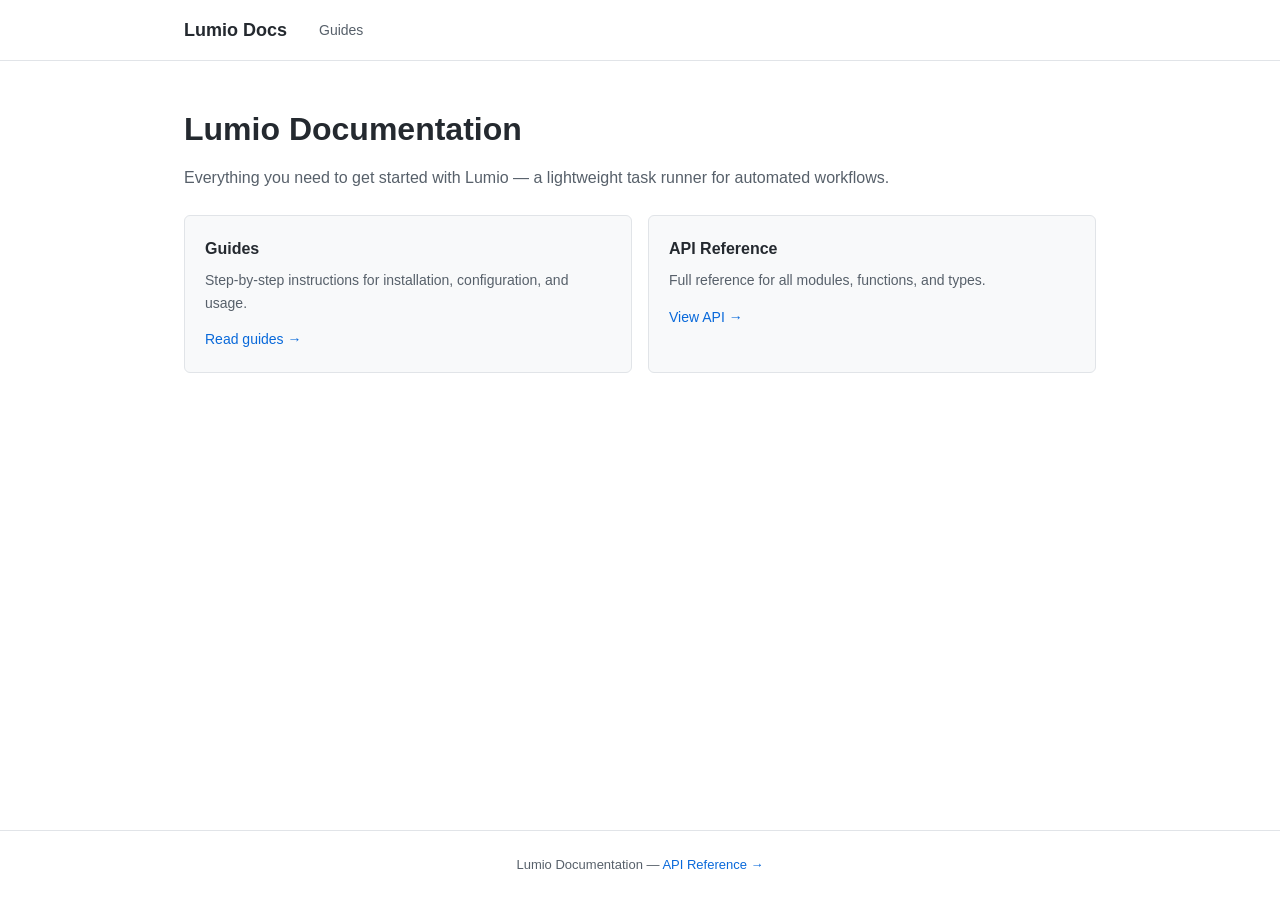
==== index.html @ 3e3a9bb1 "deploy: azziti/github-pages-playground@f077be2ea34059d760a92d391251ad3bfc9d5662" ====
<!DOCTYPE html><!--R8pmVSeZqymV_HqmzSNy8--><html lang="en"><head><meta charSet="utf-8"/><meta name="viewport" content="width=device-width, initial-scale=1"/><link rel="stylesheet" href="/_next/static/css/f6ac3c048bf70995.css" data-precedence="next"/><link rel="preload" as="script" fetchPriority="low" href="/_next/static/chunks/webpack-234bf3a945b319bf.js"/><script src="/_next/static/chunks/87c73c54-24122e7b92478d00.js" async=""></script><script src="/_next/static/chunks/18-a1e41ac23104e71f.js" async=""></script><script src="/_next/static/chunks/main-app-b08ceacb4e4d9fac.js" async=""></script><script src="/_next/static/chunks/664-6d821dc1aacb6b48.js" async=""></script><script src="/_next/static/chunks/app/page-13daff9dc4278129.js" async=""></script><title>Lumio Docs</title><meta name="description" content="Official Lumio documentation"/><script src="/_next/static/chunks/polyfills-42372ed130431b0a.js" noModule=""></script></head><body><div hidden=""><!--$--><!--/$--></div><header class="header"><div class="header-inner"><a class="header-logo" href="/">Lumio Docs</a><nav><ul class="header-nav"><li><a href="/guides/">Guides</a></li></ul></nav></div></header><main class="main"><div><h1>Lumio Documentation</h1><p>Everything you need to get started with Lumio — a lightweight task runner for automated workflows.</p><div class="cards"><div class="card"><h3>Guides</h3><p>Step-by-step instructions for installation, configuration, and usage.</p><a href="/guides/">Read guides →</a></div><div class="card"><h3>API Reference</h3><p>Full reference for all modules, functions, and types.</p><a href="https://api.lumio.dev">View API →</a></div></div></div><!--$--><!--/$--></main><footer class="footer"><p>Lumio Documentation — <a href="https://api.lumio.dev">API Reference →</a></p></footer><script src="/_next/static/chunks/webpack-234bf3a945b319bf.js" id="_R_" async=""></script><script>(self.__next_f=self.__next_f||[]).push([0])</script><script>self.__next_f.push([1,"1:\"$Sreact.fragment\"\n2:I[9664,[\"664\",\"static/chunks/664-6d821dc1aacb6b48.js\",\"974\",\"static/chunks/app/page-13daff9dc4278129.js\"],\"\"]\n3:I[5341,[],\"\"]\n4:I[25,[],\"\"]\n5:I[5104,[],\"OutletBoundary\"]\n7:I[7158,[],\"AsyncMetadataOutlet\"]\n9:I[5104,[],\"ViewportBoundary\"]\nb:I[5104,[],\"MetadataBoundary\"]\nc:\"$Sreact.suspense\"\ne:I[4431,[],\"\"]\n:HL[\"/_next/static/css/f6ac3c048bf70995.css\",\"style\"]\n"])</script><script>self.__next_f.push([1,"0:{\"P\":null,\"b\":\"R8pmVSeZqymV-HqmzSNy8\",\"p\":\"\",\"c\":[\"\",\"\"],\"i\":false,\"f\":[[[\"\",{\"children\":[\"__PAGE__\",{}]},\"$undefined\",\"$undefined\",true],[\"\",[\"$\",\"$1\",\"c\",{\"children\":[[[\"$\",\"link\",\"0\",{\"rel\":\"stylesheet\",\"href\":\"/_next/static/css/f6ac3c048bf70995.css\",\"precedence\":\"next\",\"crossOrigin\":\"$undefined\",\"nonce\":\"$undefined\"}]],[\"$\",\"html\",null,{\"lang\":\"en\",\"children\":[\"$\",\"body\",null,{\"children\":[[\"$\",\"header\",null,{\"className\":\"header\",\"children\":[\"$\",\"div\",null,{\"className\":\"header-inner\",\"children\":[[\"$\",\"$L2\",null,{\"href\":\"/\",\"className\":\"header-logo\",\"children\":\"Lumio Docs\"}],[\"$\",\"nav\",null,{\"children\":[\"$\",\"ul\",null,{\"className\":\"header-nav\",\"children\":[\"$\",\"li\",null,{\"children\":[\"$\",\"$L2\",null,{\"href\":\"/guides\",\"children\":\"Guides\"}]}]}]}]]}]}],[\"$\",\"main\",null,{\"className\":\"main\",\"children\":[\"$\",\"$L3\",null,{\"parallelRouterKey\":\"children\",\"error\":\"$undefined\",\"errorStyles\":\"$undefined\",\"errorScripts\":\"$undefined\",\"template\":[\"$\",\"$L4\",null,{}],\"templateStyles\":\"$undefined\",\"templateScripts\":\"$undefined\",\"notFound\":[[[\"$\",\"title\",null,{\"children\":\"404: This page could not be found.\"}],[\"$\",\"div\",null,{\"style\":{\"fontFamily\":\"system-ui,\\\"Segoe UI\\\",Roboto,Helvetica,Arial,sans-serif,\\\"Apple Color Emoji\\\",\\\"Segoe UI Emoji\\\"\",\"height\":\"100vh\",\"textAlign\":\"center\",\"display\":\"flex\",\"flexDirection\":\"column\",\"alignItems\":\"center\",\"justifyContent\":\"center\"},\"children\":[\"$\",\"div\",null,{\"children\":[[\"$\",\"style\",null,{\"dangerouslySetInnerHTML\":{\"__html\":\"body{color:#000;background:#fff;margin:0}.next-error-h1{border-right:1px solid rgba(0,0,0,.3)}@media (prefers-color-scheme:dark){body{color:#fff;background:#000}.next-error-h1{border-right:1px solid rgba(255,255,255,.3)}}\"}}],[\"$\",\"h1\",null,{\"className\":\"next-error-h1\",\"style\":{\"display\":\"inline-block\",\"margin\":\"0 20px 0 0\",\"padding\":\"0 23px 0 0\",\"fontSize\":24,\"fontWeight\":500,\"verticalAlign\":\"top\",\"lineHeight\":\"49px\"},\"children\":404}],[\"$\",\"div\",null,{\"style\":{\"display\":\"inline-block\"},\"children\":[\"$\",\"h2\",null,{\"style\":{\"fontSize\":14,\"fontWeight\":400,\"lineHeight\":\"49px\",\"margin\":0},\"children\":\"This page could not be found.\"}]}]]}]}]],[]],\"forbidden\":\"$undefined\",\"unauthorized\":\"$undefined\"}]}],[\"$\",\"footer\",null,{\"className\":\"footer\",\"children\":[\"$\",\"p\",null,{\"children\":[\"Lumio Documentation — \",[\"$\",\"a\",null,{\"href\":\"https://api.lumio.dev\",\"children\":\"API Reference →\"}]]}]}]]}]}]]}],{\"children\":[\"__PAGE__\",[\"$\",\"$1\",\"c\",{\"children\":[[\"$\",\"div\",null,{\"children\":[[\"$\",\"h1\",null,{\"children\":\"Lumio Documentation\"}],[\"$\",\"p\",null,{\"children\":\"Everything you need to get started with Lumio — a lightweight task runner for automated workflows.\"}],[\"$\",\"div\",null,{\"className\":\"cards\",\"children\":[[\"$\",\"div\",null,{\"className\":\"card\",\"children\":[[\"$\",\"h3\",null,{\"children\":\"Guides\"}],[\"$\",\"p\",null,{\"children\":\"Step-by-step instructions for installation, configuration, and usage.\"}],[\"$\",\"$L2\",null,{\"href\":\"/guides\",\"children\":\"Read guides →\"}]]}],[\"$\",\"div\",null,{\"className\":\"card\",\"children\":[[\"$\",\"h3\",null,{\"children\":\"API Reference\"}],[\"$\",\"p\",null,{\"children\":\"Full reference for all modules, functions, and types.\"}],[\"$\",\"a\",null,{\"href\":\"https://api.lumio.dev\",\"children\":\"View API →\"}]]}]]}]]}],null,[\"$\",\"$L5\",null,{\"children\":[\"$L6\",[\"$\",\"$L7\",null,{\"promise\":\"$@8\"}]]}]]}],{},null,false]},null,false],[\"$\",\"$1\",\"h\",{\"children\":[null,[[\"$\",\"$L9\",null,{\"children\":\"$La\"}],null],[\"$\",\"$Lb\",null,{\"children\":[\"$\",\"div\",null,{\"hidden\":true,\"children\":[\"$\",\"$c\",null,{\"fallback\":null,\"children\":\"$Ld\"}]}]}]]}],false]],\"m\":\"$undefined\",\"G\":[\"$e\",[]],\"s\":false,\"S\":true}\n"])</script><script>self.__next_f.push([1,"a:[[\"$\",\"meta\",\"0\",{\"charSet\":\"utf-8\"}],[\"$\",\"meta\",\"1\",{\"name\":\"viewport\",\"content\":\"width=device-width, initial-scale=1\"}]]\n6:null\n"])</script><script>self.__next_f.push([1,"8:{\"metadata\":[[\"$\",\"title\",\"0\",{\"children\":\"Lumio Docs\"}],[\"$\",\"meta\",\"1\",{\"name\":\"description\",\"content\":\"Official Lumio documentation\"}]],\"error\":null,\"digest\":\"$undefined\"}\n"])</script><script>self.__next_f.push([1,"d:\"$8:metadata\"\n"])</script></body></html>
---- _next/static/css/f6ac3c048bf70995.css ----
*,:after,:before{box-sizing:border-box;margin:0;padding:0}:root{--bg:#ffffff;--surface:#f8f9fa;--border:#e1e4e8;--text:#24292f;--muted:#57606a;--accent:#0969da;--code-bg:#f6f8fa;--radius:6px;--width:960px}body{font-family:-apple-system,BlinkMacSystemFont,Segoe UI,Helvetica,Arial,sans-serif;font-size:16px;line-height:1.6;color:var(--text);background:var(--bg);min-height:100vh;display:flex;flex-direction:column}a{color:var(--accent);text-decoration:none}a:hover{text-decoration:underline}.header{border-bottom:1px solid var(--border);position:-webkit-sticky;position:sticky;top:0;background:var(--bg);z-index:100}.header-inner{max-width:var(--width);margin:0 auto;padding:0 24px;height:60px;display:flex;align-items:center;gap:32px}.header-logo{font-weight:700;font-size:18px;color:var(--text)}.header-logo:hover{text-decoration:none;color:var(--accent)}.header-nav{display:flex;gap:24px;list-style:none}.header-nav a{font-size:14px;font-weight:500;color:var(--muted)}.header-nav a:hover{color:var(--accent);text-decoration:none}.main{flex:1 1;max-width:var(--width);width:100%;margin:0 auto;padding:48px 24px}.footer{border-top:1px solid var(--border);padding:24px;text-align:center;font-size:13px;color:var(--muted)}h1{font-size:2rem;font-weight:700;line-height:1.25;margin-bottom:16px}h2{font-size:1.4rem;margin-top:40px;margin-bottom:12px;padding-bottom:8px;border-bottom:1px solid var(--border)}h2,h3{font-weight:600}h3{font-size:1.1rem;margin-top:24px;margin-bottom:8px}p{margin-bottom:16px;color:var(--muted)}p:last-child{margin-bottom:0}.cards{display:grid;grid-template-columns:repeat(auto-fit,minmax(220px,1fr));grid-gap:16px;gap:16px;margin-top:24px}.card{border:1px solid var(--border);border-radius:var(--radius);padding:20px;background:var(--surface)}.card:hover{border-color:var(--accent)}.card h3{margin-top:0;font-size:1rem}.card p{font-size:14px;margin-bottom:12px}.card a{font-size:14px;font-weight:500}code{font-family:SFMono-Regular,Consolas,Liberation Mono,Menlo,monospace;font-size:.875em;border:1px solid var(--border);border-radius:3px;padding:2px 6px}code,pre{background:var(--code-bg)}pre{border:1px solid var(--border);border-radius:var(--radius);padding:16px;overflow-x:auto;margin:16px 0}pre code{background:none;border:none;padding:0;font-size:.85rem;line-height:1.6}@media (max-width:600px){h1{font-size:1.6rem}.header-inner,.header-nav{gap:16px}}
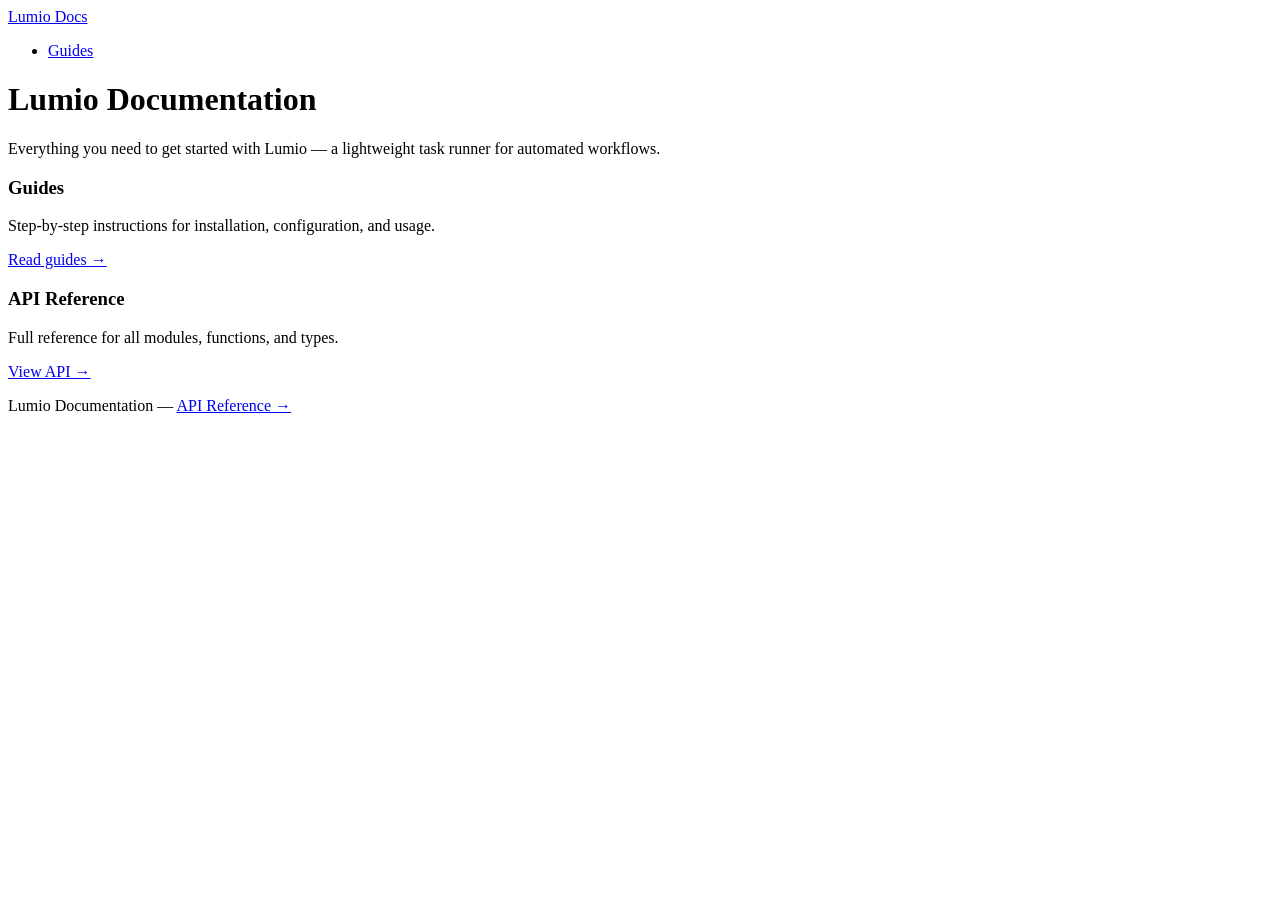
==== commit 3ad1eaeb: "deploy: azziti/github-pages-playground@269e36ffcbb2823dc746e89bf330fa5146f1b05b" ====
--- a/index.html
+++ b/index.html
@@ -1 +1 @@
-<!DOCTYPE html><!--R8pmVSeZqymV_HqmzSNy8--><html lang="en"><head><meta charSet="utf-8"/><meta name="viewport" content="width=device-width, initial-scale=1"/><link rel="stylesheet" href="/_next/static/css/f6ac3c048bf70995.css" data-precedence="next"/><link rel="preload" as="script" fetchPriority="low" href="/_next/static/chunks/webpack-234bf3a945b319bf.js"/><script src="/_next/static/chunks/87c73c54-24122e7b92478d00.js" async=""></script><script src="/_next/static/chunks/18-a1e41ac23104e71f.js" async=""></script><script src="/_next/static/chunks/main-app-b08ceacb4e4d9fac.js" async=""></script><script src="/_next/static/chunks/664-6d821dc1aacb6b48.js" async=""></script><script src="/_next/static/chunks/app/page-13daff9dc4278129.js" async=""></script><title>Lumio Docs</title><meta name="description" content="Official Lumio documentation"/><script src="/_next/static/chunks/polyfills-42372ed130431b0a.js" noModule=""></script></head><body><div hidden=""><!--$--><!--/$--></div><header class="header"><div class="header-inner"><a class="header-logo" href="/">Lumio Docs</a><nav><ul class="header-nav"><li><a href="/guides/">Guides</a></li></ul></nav></div></header><main class="main"><div><h1>Lumio Documentation</h1><p>Everything you need to get started with Lumio — a lightweight task runner for automated workflows.</p><div class="cards"><div class="card"><h3>Guides</h3><p>Step-by-step instructions for installation, configuration, and usage.</p><a href="/guides/">Read guides →</a></div><div class="card"><h3>API Reference</h3><p>Full reference for all modules, functions, and types.</p><a href="https://api.lumio.dev">View API →</a></div></div></div><!--$--><!--/$--></main><footer class="footer"><p>Lumio Documentation — <a href="https://api.lumio.dev">API Reference →</a></p></footer><script src="/_next/static/chunks/webpack-234bf3a945b319bf.js" id="_R_" async=""></script><script>(self.__next_f=self.__next_f||[]).push([0])</script><script>self.__next_f.push([1,"1:\"$Sreact.fragment\"\n2:I[9664,[\"664\",\"static/chunks/664-6d821dc1aacb6b48.js\",\"974\",\"static/chunks/app/page-13daff9dc4278129.js\"],\"\"]\n3:I[5341,[],\"\"]\n4:I[25,[],\"\"]\n5:I[5104,[],\"OutletBoundary\"]\n7:I[7158,[],\"AsyncMetadataOutlet\"]\n9:I[5104,[],\"ViewportBoundary\"]\nb:I[5104,[],\"MetadataBoundary\"]\nc:\"$Sreact.suspense\"\ne:I[4431,[],\"\"]\n:HL[\"/_next/static/css/f6ac3c048bf70995.css\",\"style\"]\n"])</script><script>self.__next_f.push([1,"0:{\"P\":null,\"b\":\"R8pmVSeZqymV-HqmzSNy8\",\"p\":\"\",\"c\":[\"\",\"\"],\"i\":false,\"f\":[[[\"\",{\"children\":[\"__PAGE__\",{}]},\"$undefined\",\"$undefined\",true],[\"\",[\"$\",\"$1\",\"c\",{\"children\":[[[\"$\",\"link\",\"0\",{\"rel\":\"stylesheet\",\"href\":\"/_next/static/css/f6ac3c048bf70995.css\",\"precedence\":\"next\",\"crossOrigin\":\"$undefined\",\"nonce\":\"$undefined\"}]],[\"$\",\"html\",null,{\"lang\":\"en\",\"children\":[\"$\",\"body\",null,{\"children\":[[\"$\",\"header\",null,{\"className\":\"header\",\"children\":[\"$\",\"div\",null,{\"className\":\"header-inner\",\"children\":[[\"$\",\"$L2\",null,{\"href\":\"/\",\"className\":\"header-logo\",\"children\":\"Lumio Docs\"}],[\"$\",\"nav\",null,{\"children\":[\"$\",\"ul\",null,{\"className\":\"header-nav\",\"children\":[\"$\",\"li\",null,{\"children\":[\"$\",\"$L2\",null,{\"href\":\"/guides\",\"children\":\"Guides\"}]}]}]}]]}]}],[\"$\",\"main\",null,{\"className\":\"main\",\"children\":[\"$\",\"$L3\",null,{\"parallelRouterKey\":\"children\",\"error\":\"$undefined\",\"errorStyles\":\"$undefined\",\"errorScripts\":\"$undefined\",\"template\":[\"$\",\"$L4\",null,{}],\"templateStyles\":\"$undefined\",\"templateScripts\":\"$undefined\",\"notFound\":[[[\"$\",\"title\",null,{\"children\":\"404: This page could not be found.\"}],[\"$\",\"div\",null,{\"style\":{\"fontFamily\":\"system-ui,\\\"Segoe UI\\\",Roboto,Helvetica,Arial,sans-serif,\\\"Apple Color Emoji\\\",\\\"Segoe UI Emoji\\\"\",\"height\":\"100vh\",\"textAlign\":\"center\",\"display\":\"flex\",\"flexDirection\":\"column\",\"alignItems\":\"center\",\"justifyContent\":\"center\"},\"children\":[\"$\",\"div\",null,{\"children\":[[\"$\",\"style\",null,{\"dangerouslySetInnerHTML\":{\"__html\":\"body{color:#000;background:#fff;margin:0}.next-error-h1{border-right:1px solid rgba(0,0,0,.3)}@media (prefers-color-scheme:dark){body{color:#fff;background:#000}.next-error-h1{border-right:1px solid rgba(255,255,255,.3)}}\"}}],[\"$\",\"h1\",null,{\"className\":\"next-error-h1\",\"style\":{\"display\":\"inline-block\",\"margin\":\"0 20px 0 0\",\"padding\":\"0 23px 0 0\",\"fontSize\":24,\"fontWeight\":500,\"verticalAlign\":\"top\",\"lineHeight\":\"49px\"},\"children\":404}],[\"$\",\"div\",null,{\"style\":{\"display\":\"inline-block\"},\"children\":[\"$\",\"h2\",null,{\"style\":{\"fontSize\":14,\"fontWeight\":400,\"lineHeight\":\"49px\",\"margin\":0},\"children\":\"This page could not be found.\"}]}]]}]}]],[]],\"forbidden\":\"$undefined\",\"unauthorized\":\"$undefined\"}]}],[\"$\",\"footer\",null,{\"className\":\"footer\",\"children\":[\"$\",\"p\",null,{\"children\":[\"Lumio Documentation — \",[\"$\",\"a\",null,{\"href\":\"https://api.lumio.dev\",\"children\":\"API Reference →\"}]]}]}]]}]}]]}],{\"children\":[\"__PAGE__\",[\"$\",\"$1\",\"c\",{\"children\":[[\"$\",\"div\",null,{\"children\":[[\"$\",\"h1\",null,{\"children\":\"Lumio Documentation\"}],[\"$\",\"p\",null,{\"children\":\"Everything you need to get started with Lumio — a lightweight task runner for automated workflows.\"}],[\"$\",\"div\",null,{\"className\":\"cards\",\"children\":[[\"$\",\"div\",null,{\"className\":\"card\",\"children\":[[\"$\",\"h3\",null,{\"children\":\"Guides\"}],[\"$\",\"p\",null,{\"children\":\"Step-by-step instructions for installation, configuration, and usage.\"}],[\"$\",\"$L2\",null,{\"href\":\"/guides\",\"children\":\"Read guides →\"}]]}],[\"$\",\"div\",null,{\"className\":\"card\",\"children\":[[\"$\",\"h3\",null,{\"children\":\"API Reference\"}],[\"$\",\"p\",null,{\"children\":\"Full reference for all modules, functions, and types.\"}],[\"$\",\"a\",null,{\"href\":\"https://api.lumio.dev\",\"children\":\"View API →\"}]]}]]}]]}],null,[\"$\",\"$L5\",null,{\"children\":[\"$L6\",[\"$\",\"$L7\",null,{\"promise\":\"$@8\"}]]}]]}],{},null,false]},null,false],[\"$\",\"$1\",\"h\",{\"children\":[null,[[\"$\",\"$L9\",null,{\"children\":\"$La\"}],null],[\"$\",\"$Lb\",null,{\"children\":[\"$\",\"div\",null,{\"hidden\":true,\"children\":[\"$\",\"$c\",null,{\"fallback\":null,\"children\":\"$Ld\"}]}]}]]}],false]],\"m\":\"$undefined\",\"G\":[\"$e\",[]],\"s\":false,\"S\":true}\n"])</script><script>self.__next_f.push([1,"a:[[\"$\",\"meta\",\"0\",{\"charSet\":\"utf-8\"}],[\"$\",\"meta\",\"1\",{\"name\":\"viewport\",\"content\":\"width=device-width, initial-scale=1\"}]]\n6:null\n"])</script><script>self.__next_f.push([1,"8:{\"metadata\":[[\"$\",\"title\",\"0\",{\"children\":\"Lumio Docs\"}],[\"$\",\"meta\",\"1\",{\"name\":\"description\",\"content\":\"Official Lumio documentation\"}]],\"error\":null,\"digest\":\"$undefined\"}\n"])</script><script>self.__next_f.push([1,"d:\"$8:metadata\"\n"])</script></body></html>+<!DOCTYPE html><!--YII74amYCJgu9K5nRQPjz--><html lang="en"><head><meta charSet="utf-8"/><meta name="viewport" content="width=device-width, initial-scale=1"/><link rel="stylesheet" href="/docs-pages/_next/static/css/f6ac3c048bf70995.css" data-precedence="next"/><link rel="preload" as="script" fetchPriority="low" href="/docs-pages/_next/static/chunks/webpack-7e21d2933ceefb3d.js"/><script src="/docs-pages/_next/static/chunks/87c73c54-24122e7b92478d00.js" async=""></script><script src="/docs-pages/_next/static/chunks/18-123aec53ccdd6f2d.js" async=""></script><script src="/docs-pages/_next/static/chunks/main-app-b08ceacb4e4d9fac.js" async=""></script><script src="/docs-pages/_next/static/chunks/664-6d821dc1aacb6b48.js" async=""></script><script src="/docs-pages/_next/static/chunks/app/page-13daff9dc4278129.js" async=""></script><title>Lumio Docs</title><meta name="description" content="Official Lumio documentation"/><script src="/docs-pages/_next/static/chunks/polyfills-42372ed130431b0a.js" noModule=""></script></head><body><div hidden=""><!--$--><!--/$--></div><header class="header"><div class="header-inner"><a class="header-logo" href="/docs-pages/">Lumio Docs</a><nav><ul class="header-nav"><li><a href="/docs-pages/guides/">Guides</a></li></ul></nav></div></header><main class="main"><div><h1>Lumio Documentation</h1><p>Everything you need to get started with Lumio — a lightweight task runner for automated workflows.</p><div class="cards"><div class="card"><h3>Guides</h3><p>Step-by-step instructions for installation, configuration, and usage.</p><a href="/docs-pages/guides/">Read guides →</a></div><div class="card"><h3>API Reference</h3><p>Full reference for all modules, functions, and types.</p><a href="https://api.lumio.dev">View API →</a></div></div></div><!--$--><!--/$--></main><footer class="footer"><p>Lumio Documentation — <a href="https://api.lumio.dev">API Reference →</a></p></footer><script src="/docs-pages/_next/static/chunks/webpack-7e21d2933ceefb3d.js" id="_R_" async=""></script><script>(self.__next_f=self.__next_f||[]).push([0])</script><script>self.__next_f.push([1,"1:\"$Sreact.fragment\"\n2:I[9664,[\"664\",\"static/chunks/664-6d821dc1aacb6b48.js\",\"974\",\"static/chunks/app/page-13daff9dc4278129.js\"],\"\"]\n3:I[5341,[],\"\"]\n4:I[25,[],\"\"]\n5:I[5104,[],\"OutletBoundary\"]\n7:I[7158,[],\"AsyncMetadataOutlet\"]\n9:I[5104,[],\"ViewportBoundary\"]\nb:I[5104,[],\"MetadataBoundary\"]\nc:\"$Sreact.suspense\"\ne:I[4431,[],\"\"]\n:HL[\"/docs-pages/_next/static/css/f6ac3c048bf70995.css\",\"style\"]\n"])</script><script>self.__next_f.push([1,"0:{\"P\":null,\"b\":\"YII74amYCJgu9K5nRQPjz\",\"p\":\"/docs-pages\",\"c\":[\"\",\"\"],\"i\":false,\"f\":[[[\"\",{\"children\":[\"__PAGE__\",{}]},\"$undefined\",\"$undefined\",true],[\"\",[\"$\",\"$1\",\"c\",{\"children\":[[[\"$\",\"link\",\"0\",{\"rel\":\"stylesheet\",\"href\":\"/docs-pages/_next/static/css/f6ac3c048bf70995.css\",\"precedence\":\"next\",\"crossOrigin\":\"$undefined\",\"nonce\":\"$undefined\"}]],[\"$\",\"html\",null,{\"lang\":\"en\",\"children\":[\"$\",\"body\",null,{\"children\":[[\"$\",\"header\",null,{\"className\":\"header\",\"children\":[\"$\",\"div\",null,{\"className\":\"header-inner\",\"children\":[[\"$\",\"$L2\",null,{\"href\":\"/\",\"className\":\"header-logo\",\"children\":\"Lumio Docs\"}],[\"$\",\"nav\",null,{\"children\":[\"$\",\"ul\",null,{\"className\":\"header-nav\",\"children\":[\"$\",\"li\",null,{\"children\":[\"$\",\"$L2\",null,{\"href\":\"/guides\",\"children\":\"Guides\"}]}]}]}]]}]}],[\"$\",\"main\",null,{\"className\":\"main\",\"children\":[\"$\",\"$L3\",null,{\"parallelRouterKey\":\"children\",\"error\":\"$undefined\",\"errorStyles\":\"$undefined\",\"errorScripts\":\"$undefined\",\"template\":[\"$\",\"$L4\",null,{}],\"templateStyles\":\"$undefined\",\"templateScripts\":\"$undefined\",\"notFound\":[[[\"$\",\"title\",null,{\"children\":\"404: This page could not be found.\"}],[\"$\",\"div\",null,{\"style\":{\"fontFamily\":\"system-ui,\\\"Segoe UI\\\",Roboto,Helvetica,Arial,sans-serif,\\\"Apple Color Emoji\\\",\\\"Segoe UI Emoji\\\"\",\"height\":\"100vh\",\"textAlign\":\"center\",\"display\":\"flex\",\"flexDirection\":\"column\",\"alignItems\":\"center\",\"justifyContent\":\"center\"},\"children\":[\"$\",\"div\",null,{\"children\":[[\"$\",\"style\",null,{\"dangerouslySetInnerHTML\":{\"__html\":\"body{color:#000;background:#fff;margin:0}.next-error-h1{border-right:1px solid rgba(0,0,0,.3)}@media (prefers-color-scheme:dark){body{color:#fff;background:#000}.next-error-h1{border-right:1px solid rgba(255,255,255,.3)}}\"}}],[\"$\",\"h1\",null,{\"className\":\"next-error-h1\",\"style\":{\"display\":\"inline-block\",\"margin\":\"0 20px 0 0\",\"padding\":\"0 23px 0 0\",\"fontSize\":24,\"fontWeight\":500,\"verticalAlign\":\"top\",\"lineHeight\":\"49px\"},\"children\":404}],[\"$\",\"div\",null,{\"style\":{\"display\":\"inline-block\"},\"children\":[\"$\",\"h2\",null,{\"style\":{\"fontSize\":14,\"fontWeight\":400,\"lineHeight\":\"49px\",\"margin\":0},\"children\":\"This page could not be found.\"}]}]]}]}]],[]],\"forbidden\":\"$undefined\",\"unauthorized\":\"$undefined\"}]}],[\"$\",\"footer\",null,{\"className\":\"footer\",\"children\":[\"$\",\"p\",null,{\"children\":[\"Lumio Documentation — \",[\"$\",\"a\",null,{\"href\":\"https://api.lumio.dev\",\"children\":\"API Reference →\"}]]}]}]]}]}]]}],{\"children\":[\"__PAGE__\",[\"$\",\"$1\",\"c\",{\"children\":[[\"$\",\"div\",null,{\"children\":[[\"$\",\"h1\",null,{\"children\":\"Lumio Documentation\"}],[\"$\",\"p\",null,{\"children\":\"Everything you need to get started with Lumio — a lightweight task runner for automated workflows.\"}],[\"$\",\"div\",null,{\"className\":\"cards\",\"children\":[[\"$\",\"div\",null,{\"className\":\"card\",\"children\":[[\"$\",\"h3\",null,{\"children\":\"Guides\"}],[\"$\",\"p\",null,{\"children\":\"Step-by-step instructions for installation, configuration, and usage.\"}],[\"$\",\"$L2\",null,{\"href\":\"/guides\",\"children\":\"Read guides →\"}]]}],[\"$\",\"div\",null,{\"className\":\"card\",\"children\":[[\"$\",\"h3\",null,{\"children\":\"API Reference\"}],[\"$\",\"p\",null,{\"children\":\"Full reference for all modules, functions, and types.\"}],[\"$\",\"a\",null,{\"href\":\"https://api.lumio.dev\",\"children\":\"View API →\"}]]}]]}]]}],null,[\"$\",\"$L5\",null,{\"children\":[\"$L6\",[\"$\",\"$L7\",null,{\"promise\":\"$@8\"}]]}]]}],{},null,false]},null,false],[\"$\",\"$1\",\"h\",{\"children\":[null,[[\"$\",\"$L9\",null,{\"children\":\"$La\"}],null],[\"$\",\"$Lb\",null,{\"children\":[\"$\",\"div\",null,{\"hidden\":true,\"children\":[\"$\",\"$c\",null,{\"fallback\":null,\"children\":\"$Ld\"}]}]}]]}],false]],\"m\":\"$undefined\",\"G\":[\"$e\",[]],\"s\":false,\"S\":true}\n"])</script><script>self.__next_f.push([1,"a:[[\"$\",\"meta\",\"0\",{\"charSet\":\"utf-8\"}],[\"$\",\"meta\",\"1\",{\"name\":\"viewport\",\"content\":\"width=device-width, initial-scale=1\"}]]\n6:null\n"])</script><script>self.__next_f.push([1,"8:{\"metadata\":[[\"$\",\"title\",\"0\",{\"children\":\"Lumio Docs\"}],[\"$\",\"meta\",\"1\",{\"name\":\"description\",\"content\":\"Official Lumio documentation\"}]],\"error\":null,\"digest\":\"$undefined\"}\n"])</script><script>self.__next_f.push([1,"d:\"$8:metadata\"\n"])</script></body></html>
